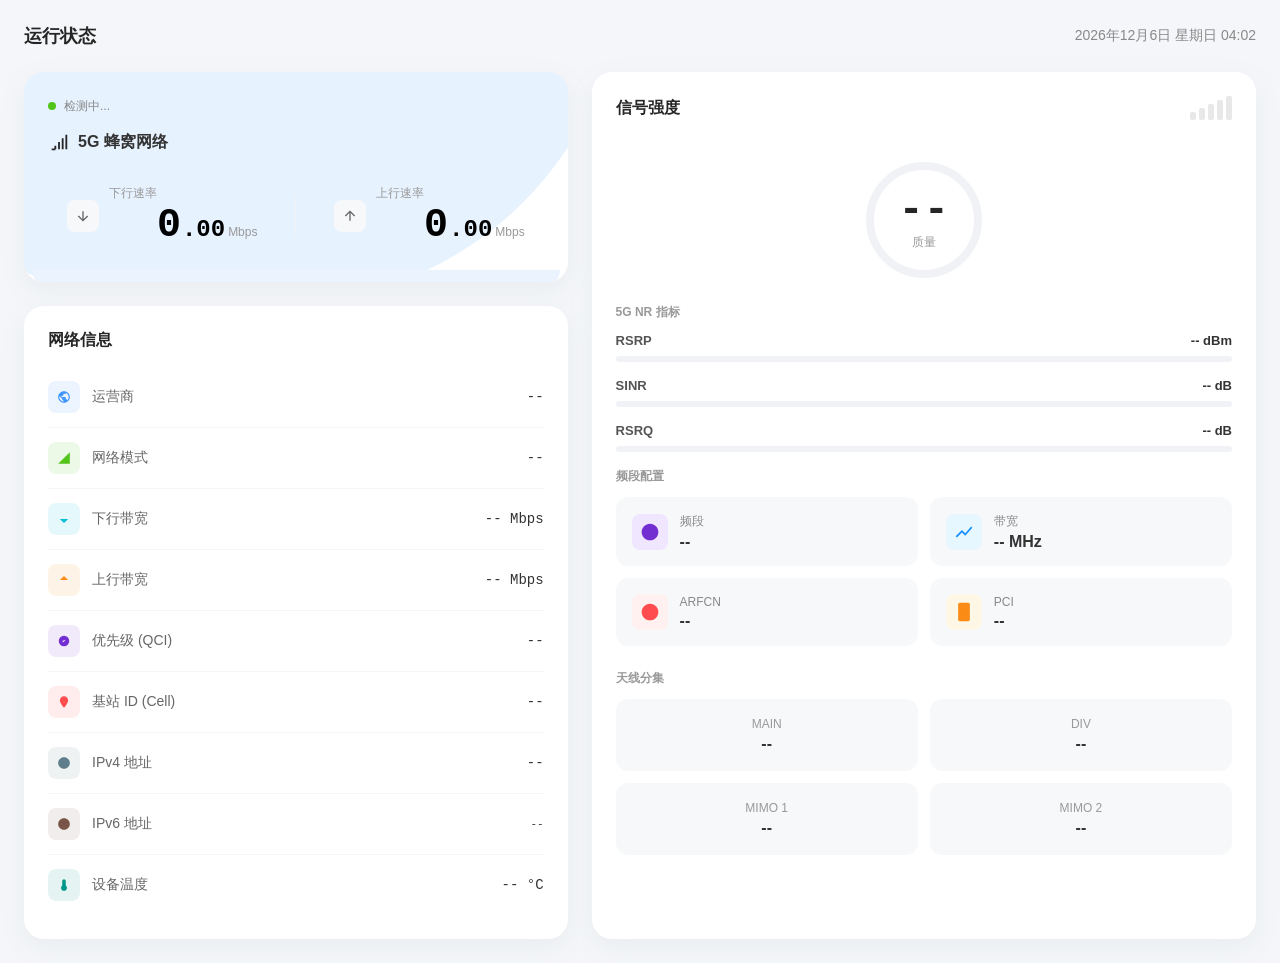
==== luci-app-5g-dashboard/root/www/5g-dashboard/index.html @ 42a6a4be "feat: 5G看板插件 + WiFi PCIe ASPM崩溃修复 - 新增luci-app-5g-dashboard: 现代化5G信号看板UI   - 实时显示RSRP/SINR/RSRQ信号指标 " ====
<!DOCTYPE html>
<html lang="zh-CN">
<head>
<meta charset="UTF-8">
<meta name="viewport" content="width=device-width, initial-scale=1.0">
<title>5G 蜂窝网络看板</title>
<link rel="stylesheet" href="style.css">
</head>
<body>

<div class="page-header">
  <span class="page-title">运行状态</span>
  <span class="page-datetime" id="dt"></span>
</div>

<div class="dashboard">
  <div class="left-col">
    <!-- 状态与速率 -->
    <div class="card card-st" id="card-st" style="--wh:-10%;--ws:10s">
      <div class="wave-ct"><div class="wave w1"></div><div class="wave w2"></div></div>
      <div class="card-hd">
        <div><span class="st-dot" id="st-dot"></span><span class="st-txt" id="st-txt">检测中...</span></div>
      </div>
      <div class="card-bd">
        <div class="nt">
          <svg width="22" height="22" viewBox="0 0 24 24" fill="none" stroke="#262626" stroke-width="2"><path d="M4 20h4M8 16v4M12 12v8M16 8v12M20 4v16"/></svg>
          <span class="nt-t">5G 蜂窝网络</span>
        </div>
        <div class="sp-sec">
          <div class="sp-item">
            <div class="sp-ico"><svg width="16" height="16" viewBox="0 0 24 24" fill="none" stroke="currentColor" stroke-width="2"><path d="M12 5v14M5 12l7 7 7-7"/></svg></div>
            <div class="sp-info">
              <span class="sp-lbl">下行速率</span>
              <div class="sp-val"><span class="sp-num" id="dl-i">0</span><span class="sp-dec" id="dl-d">.00</span><span class="sp-unit">Mbps</span></div>
            </div>
          </div>
          <div class="sp-div"></div>
          <div class="sp-item">
            <div class="sp-ico"><svg width="16" height="16" viewBox="0 0 24 24" fill="none" stroke="currentColor" stroke-width="2"><path d="M12 19V5M5 12l7-7 7 7"/></svg></div>
            <div class="sp-info">
              <span class="sp-lbl">上行速率</span>
              <div class="sp-val"><span class="sp-num" id="ul-i">0</span><span class="sp-dec" id="ul-d">.00</span><span class="sp-unit">Mbps</span></div>
            </div>
          </div>
        </div>
      </div>
    </div>

    <!-- 网络信息 -->
    <div class="card">
      <div class="card-hd"><span class="card-tt">网络信息</span></div>
      <div class="card-bd">
        <div class="info-list">
          <div class="info-row"><div class="info-l"><span class="info-ico" style="background:rgba(64,150,255,0.1)"><svg viewBox="0 0 24 24" fill="#4096FF"><path d="M12 2C6.48 2 2 6.48 2 12s4.48 10 10 10 10-4.48 10-10S17.52 2 12 2zm-1 17.93c-3.95-.49-7-3.85-7-7.93 0-.62.08-1.21.21-1.79L9 15v1c0 1.1.9 2 2 2v1.93zm6.9-2.54c-.26-.81-1-1.39-1.9-1.39h-1v-3c0-.55-.45-1-1-1H8v-2h2c.55 0 1-.45 1-1V7h2c1.1 0 2-.9 2-2v-.41c2.93 1.19 5 4.06 5 7.41 0 2.08-.8 3.97-2.1 5.39z"/></svg></span><span class="info-lbl">运营商</span></div><span class="info-val" id="v-op">--</span></div>
          <div class="info-row"><div class="info-l"><span class="info-ico" style="background:rgba(82,196,26,0.1)"><svg viewBox="0 0 24 24" fill="#52C41A"><path d="M2 22h20V2z"/></svg></span><span class="info-lbl">网络模式</span></div><span class="info-val" id="v-mode">--</span></div>
          <div class="info-row"><div class="info-l"><span class="info-ico" style="background:rgba(0,188,212,0.1)"><svg viewBox="0 0 24 24" fill="#00BCD4"><path d="M12 5v14M5 12l7 7 7-7"/></svg></span><span class="info-lbl">下行带宽</span></div><span class="info-val" id="v-dlbw">-- Mbps</span></div>
          <div class="info-row"><div class="info-l"><span class="info-ico" style="background:rgba(250,140,22,0.1)"><svg viewBox="0 0 24 24" fill="#FA8C16"><path d="M12 19V5M5 12l7-7 7 7"/></svg></span><span class="info-lbl">上行带宽</span></div><span class="info-val" id="v-ulbw">-- Mbps</span></div>
          <div class="info-row"><div class="info-l"><span class="info-ico" style="background:rgba(114,46,209,0.1)"><svg viewBox="0 0 24 24" fill="#722ED1"><path d="M9 12l2 2 4-4m6 2a9 9 0 11-18 0 9 9 0 0118 0z"/></svg></span><span class="info-lbl">优先级 (QCI)</span></div><span class="info-val" id="v-qci">--</span></div>
          <div class="info-row"><div class="info-l"><span class="info-ico" style="background:rgba(255,77,79,0.1)"><svg viewBox="0 0 24 24" fill="#FF4D4F"><path d="M12 2C8.13 2 5 5.13 5 9c0 5.25 7 13 7 13s7-7.75 7-13c0-3.87-3.13-7-7-7z"/></svg></span><span class="info-lbl">基站 ID (Cell)</span></div><span class="info-val" id="v-cell">--</span></div>
          <div class="info-row"><div class="info-l"><span class="info-ico" style="background:rgba(96,125,139,0.1)"><svg viewBox="0 0 24 24" fill="#607D8B"><path d="M12 2C6.48 2 2 6.48 2 12s4.48 10 10 10 10-4.48 10-10S17.52 2 12 2z"/></svg></span><span class="info-lbl">IPv4 地址</span></div><span class="info-val" id="v-ip4">--</span></div>
          <div class="info-row"><div class="info-l"><span class="info-ico" style="background:rgba(121,85,72,0.1)"><svg viewBox="0 0 24 24" fill="#795548"><path d="M12 2C6.48 2 2 6.48 2 12s4.48 10 10 10 10-4.48 10-10S17.52 2 12 2z"/></svg></span><span class="info-lbl">IPv6 地址</span></div><span class="info-val info-val-long" id="v-ip6" title="--">--</span></div>
          <div class="info-row"><div class="info-l"><span class="info-ico" style="background:rgba(0,150,136,0.1)"><svg viewBox="0 0 24 24" fill="#009688"><path d="M15 13V5c0-1.66-1.34-3-3-3S9 3.34 9 5v8c-1.21.91-2 2.37-2 4 0 2.76 2.24 5 5 5s5-2.24 5-5c0-1.63-.79-3.09-2-4z"/></svg></span><span class="info-lbl">设备温度</span></div><span class="info-val" id="v-temp">-- °C</span></div>
        </div>
      </div>
    </div>
  </div>

  <!-- 右侧 -->
  <div class="right-col">
    <div class="card">
      <div class="card-hd">
        <span class="card-tt">信号强度</span>
        <div class="signal-bars" id="sig-bars">
          <span class="bar b1"></span><span class="bar b2"></span><span class="bar b3"></span><span class="bar b4"></span><span class="bar b5"></span>
        </div>
      </div>
      <div class="card-bd">
        <div class="gauge-wrap">
          <div class="gauge-box">
            <svg class="gauge-svg" viewBox="0 0 120 120">
              <circle class="gauge-bg" cx="60" cy="60" r="54"/>
              <circle class="gauge-pg" cx="60" cy="60" r="54" id="gpg"/>
            </svg>
            <div style="position:absolute;top:50%;left:50%;transform:translate(-50%,-50%);text-align:center">
              <div class="gauge-num" id="gval">--</div>
              <div class="gauge-lbl">质量</div>
            </div>
          </div>
        </div>

        <div class="prog-title">5G NR 指标</div>
        <div style="margin-bottom:16px">
          <div style="display:flex;justify-content:space-between;align-items:flex-end;margin-bottom:8px">
            <span style="font-size:13px;font-weight:bold;color:#555">RSRP</span>
            <span style="font-size:13px;font-weight:bold;color:#333" id="v-rsrp">-- dBm</span>
          </div>
          <div class="prog-bar"><div class="prog-fill" id="bar-rsrp" style="width:0%;background-color:#FF4D4F"></div></div>
        </div>
        <div style="margin-bottom:16px">
          <div style="display:flex;justify-content:space-between;align-items:flex-end;margin-bottom:8px">
            <span style="font-size:13px;font-weight:bold;color:#555">SINR</span>
            <span style="font-size:13px;font-weight:bold;color:#333" id="v-sinr">-- dB</span>
          </div>
          <div class="prog-bar"><div class="prog-fill" id="bar-sinr" style="width:0%;background-color:#FF4D4F"></div></div>
        </div>
        <div style="margin-bottom:16px">
          <div style="display:flex;justify-content:space-between;align-items:flex-end;margin-bottom:8px">
            <span style="font-size:13px;font-weight:bold;color:#555">RSRQ</span>
            <span style="font-size:13px;font-weight:bold;color:#333" id="v-rsrq">-- dB</span>
          </div>
          <div class="prog-bar"><div class="prog-fill" id="bar-rsrq" style="width:0%;background-color:#FF4D4F"></div></div>
        </div>

        <div style="font-size:12px;font-weight:600;color:#999;margin-bottom:12px">频段配置</div>
        <div class="band-grid">
          <div class="band-card"><div class="band-ico" style="background-color:#F0E6FF;color:#722ED1"><svg width="20" height="20" viewBox="0 0 24 24" fill="currentColor"><path d="M12 2C6.48 2 2 6.48 2 12s4.48 10 10 10 10-4.48 10-10S17.52 2 12 2z"/></svg></div><div style="display:flex;flex-direction:column"><span style="font-size:12px;color:#888;margin-bottom:4px">频段</span><span style="font-size:16px;font-weight:700;color:#333;line-height:1" id="v-band">--</span></div></div>
          <div class="band-card"><div class="band-ico" style="background-color:#E6F7FF;color:#1890FF"><svg width="20" height="20" viewBox="0 0 24 24" fill="currentColor"><path d="M3.5 18.49l6-6.01 4 4L22 6.92l-1.41-1.41-7.09 7.97-4-4L2 16.99z"/></svg></div><div style="display:flex;flex-direction:column"><span style="font-size:12px;color:#888;margin-bottom:4px">带宽</span><span style="font-size:16px;font-weight:700;color:#333;line-height:1" id="v-bw">-- MHz</span></div></div>
          <div class="band-card"><div class="band-ico" style="background-color:#FFF1F0;color:#FF4D4F"><svg width="20" height="20" viewBox="0 0 24 24" fill="currentColor"><path d="M12 2C6.48 2 2 6.48 2 12s4.48 10 10 10 10-4.48 10-10S17.52 2 12 2z"/></svg></div><div style="display:flex;flex-direction:column"><span style="font-size:12px;color:#888;margin-bottom:4px">ARFCN</span><span style="font-size:16px;font-weight:700;color:#333;line-height:1" id="v-arfcn">--</span></div></div>
          <div class="band-card"><div class="band-ico" style="background-color:#FFF7E6;color:#FA8C16"><svg width="20" height="20" viewBox="0 0 24 24" fill="currentColor"><path d="M17 1H7c-1.1 0-2 .9-2 2v18c0 1.1.9 2 2 2h10c1.1 0 2-.9 2-2V3c0-1.1-.9-2-2-2z"/></svg></div><div style="display:flex;flex-direction:column"><span style="font-size:12px;color:#888;margin-bottom:4px">PCI</span><span style="font-size:16px;font-weight:700;color:#333;line-height:1" id="v-pci">--</span></div></div>
        </div>

        <div style="font-size:12px;font-weight:600;color:#999;margin-bottom:12px">天线分集</div>
        <div class="ant-grid">
          <div class="ant-card"><span style="font-size:12px;color:#999;margin-bottom:4px">MAIN</span><span style="font-size:16px;font-weight:700;color:#333" id="v-main">--</span></div>
          <div class="ant-card"><span style="font-size:12px;color:#999;margin-bottom:4px">DIV</span><span style="font-size:16px;font-weight:700;color:#333" id="v-div">--</span></div>
          <div class="ant-card"><span style="font-size:12px;color:#999;margin-bottom:4px">MIMO 1</span><span style="font-size:16px;font-weight:700;color:#333" id="v-mimo1">--</span></div>
          <div class="ant-card"><span style="font-size:12px;color:#999;margin-bottom:4px">MIMO 2</span><span style="font-size:16px;font-weight:700;color:#333" id="v-mimo2">--</span></div>
        </div>
      </div>
    </div>
  </div>
</div>

<script src="main.js"></script>
</body>
</html>
---- luci-app-5g-dashboard/root/www/5g-dashboard/style.css ----
*{margin:0;padding:0;box-sizing:border-box}
body{font-family:-apple-system,BlinkMacSystemFont,'PingFang SC','Microsoft YaHei',sans-serif;background:#F4F6F9;color:#262626;padding:24px}
.page-header{max-width:1400px;margin:0 auto 24px;display:flex;justify-content:space-between;align-items:center}
.page-title{font-size:18px;font-weight:600}
.page-datetime{font-size:14px;color:#888}
.dashboard{max-width:1400px;margin:0 auto;display:flex;gap:24px;align-items:stretch}
.left-col{width:45%;display:flex;flex-direction:column;gap:24px}
.right-col{width:55%;display:flex;flex-direction:column}
.right-col .card{flex:1}
.card{background:#fff;border-radius:20px;box-shadow:0 8px 24px rgba(149,157,165,0.1);position:relative;overflow:hidden}
.card-hd{padding:24px 24px 16px;display:flex;justify-content:space-between;align-items:center;position:relative;z-index:1}
.card-bd{padding:0 24px 24px;position:relative;z-index:1}
.card-tt{font-size:16px;font-weight:600;color:#262626}
.card-st{position:relative;overflow:hidden}
.card-st::after{content:'';position:absolute;bottom:-4px;left:8px;right:8px;height:16px;background:#EBF3FF;border-radius:0 0 20px 20px;z-index:0}
.wave-ct{position:absolute;bottom:0;left:0;right:0;height:100%;overflow:hidden;z-index:0;pointer-events:none}
.wave{position:absolute;bottom:var(--wh,-10%);left:-200px;width:800px;height:800px;border-radius:43%;animation:spin var(--ws,10s) linear infinite}
.w1{background:rgba(64,150,255,0.05)}
.w2{background:rgba(64,150,255,0.08);animation-duration:calc(var(--ws,10s)*1.3);animation-direction:reverse}
@keyframes spin{from{transform:rotate(0deg)}to{transform:rotate(360deg)}}
.st-dot{width:8px;height:8px;border-radius:50%;background:#52C41A;display:inline-block;transition:background 0.3s}
.st-txt{font-size:12px;color:#888;margin-left:8px}
.nt{display:flex;align-items:center;gap:8px;margin-bottom:20px}
.nt-t{font-size:16px;font-weight:600;color:#333}
.sp-sec{display:flex;justify-content:space-around;align-items:center;padding:12px 0}
.sp-item{display:flex;align-items:center;gap:10px}
.sp-ico{width:32px;height:32px;border-radius:8px;display:flex;align-items:center;justify-content:center;background:#F7F8FA;color:#666}
.sp-div{width:1px;height:40px;background:#F0F2F5}
.sp-info{display:flex;flex-direction:column;align-items:flex-start;gap:4px}
.sp-lbl{font-size:12px;color:#999}
.sp-val{display:flex;align-items:baseline;gap:1px}
.sp-num{font-family:DIN,Roboto,'JetBrains Mono',monospace;font-size:40px;font-weight:700;color:#000;line-height:1;min-width:3ch;text-align:right}
.sp-dec{font-family:DIN,Roboto,'JetBrains Mono',monospace;font-size:24px;font-weight:700;color:#000}
.sp-unit{font-size:12px;color:#999;margin-left:2px}
.info-list{display:flex;flex-direction:column;width:100%}
.info-row{display:flex;flex-direction:row;justify-content:space-between;align-items:center;padding:14px 0;border-bottom:1px solid #F5F5F5;width:100%;gap:16px}
.info-row:last-child{border-bottom:none}
.info-l{display:flex;align-items:center;gap:12px}
.info-ico{width:32px;height:32px;border-radius:8px;display:flex;align-items:center;justify-content:center;flex-shrink:0}
.info-ico svg{width:14px;height:14px}
.info-lbl{font-size:14px;color:#666}
.info-val{font-family:DIN,Roboto,'JetBrains Mono',monospace;font-size:14px;font-weight:500;color:#333;text-align:right;flex-shrink:0}
.info-val-long{font-size:11px;max-width:160px;overflow:hidden;text-overflow:ellipsis;white-space:nowrap}
.signal-bars{display:flex;align-items:flex-end;gap:3px}
.bar{width:6px;background:#E8E8E8;border-radius:2px;transition:background 0.3s}
.b1{height:8px}.b2{height:12px}.b3{height:16px}.b4{height:20px}.b5{height:24px}
.bar.a{background:#52C41A}.bar.w{background:#FAAD14}.bar.d{background:#FF4D4F}
.gauge-wrap{display:flex;justify-content:center;align-items:center;width:100%;padding:24px 0}
.gauge-box{position:relative;width:120px;height:120px}
.gauge-svg{width:100%;height:100%}
.gauge-bg{fill:none;stroke:#F0F2F5;stroke-width:8}
.gauge-pg{fill:none;stroke:#FA8C16;stroke-width:8;stroke-linecap:round;stroke-dasharray:339.292;stroke-dashoffset:339.292;transform:rotate(-90deg);transform-origin:center;transition:stroke-dashoffset 0.6s ease,stroke 0.3s}
.gauge-num{font-family:DIN,Roboto,'JetBrains Mono',monospace;font-size:42px;font-weight:700;color:#262626;line-height:1}
.gauge-lbl{font-size:12px;color:#999;margin-top:2px}
.prog-title{font-size:12px;font-weight:600;color:#999;margin-bottom:12px}
.prog-bar{width:100%;height:6px;background-color:#F0F2F5;border-radius:6px;overflow:hidden}
.prog-fill{height:100%;border-radius:6px;transition:width 0.3s ease-in-out,background-color 0.3s}
.band-grid{display:grid;grid-template-columns:repeat(2,1fr);gap:12px;margin-bottom:24px}
.band-card{display:flex;flex-direction:row;align-items:center;padding:16px;background-color:#F7F8FA;border-radius:12px;gap:12px}
.band-ico{width:36px;height:36px;border-radius:8px;display:flex;align-items:center;justify-content:center;flex-shrink:0}
.ant-grid{display:grid;grid-template-columns:repeat(2,1fr);gap:12px}
.ant-card{display:flex;flex-direction:column;align-items:center;justify-content:center;height:72px;background-color:#F7F8FA;border-radius:12px}
@media(max-width:900px){.dashboard{flex-direction:column}.left-col,.right-col{width:100%}.right-col .card{flex:none}.sp-sec{flex-direction:column;gap:16px}.sp-div{width:80%;height:1px}.sp-num{font-size:36px}}
@media(max-width:480px){body{padding:16px}.card-hd{padding:16px 16px 8px}.card-bd{padding:0 16px 16px}}
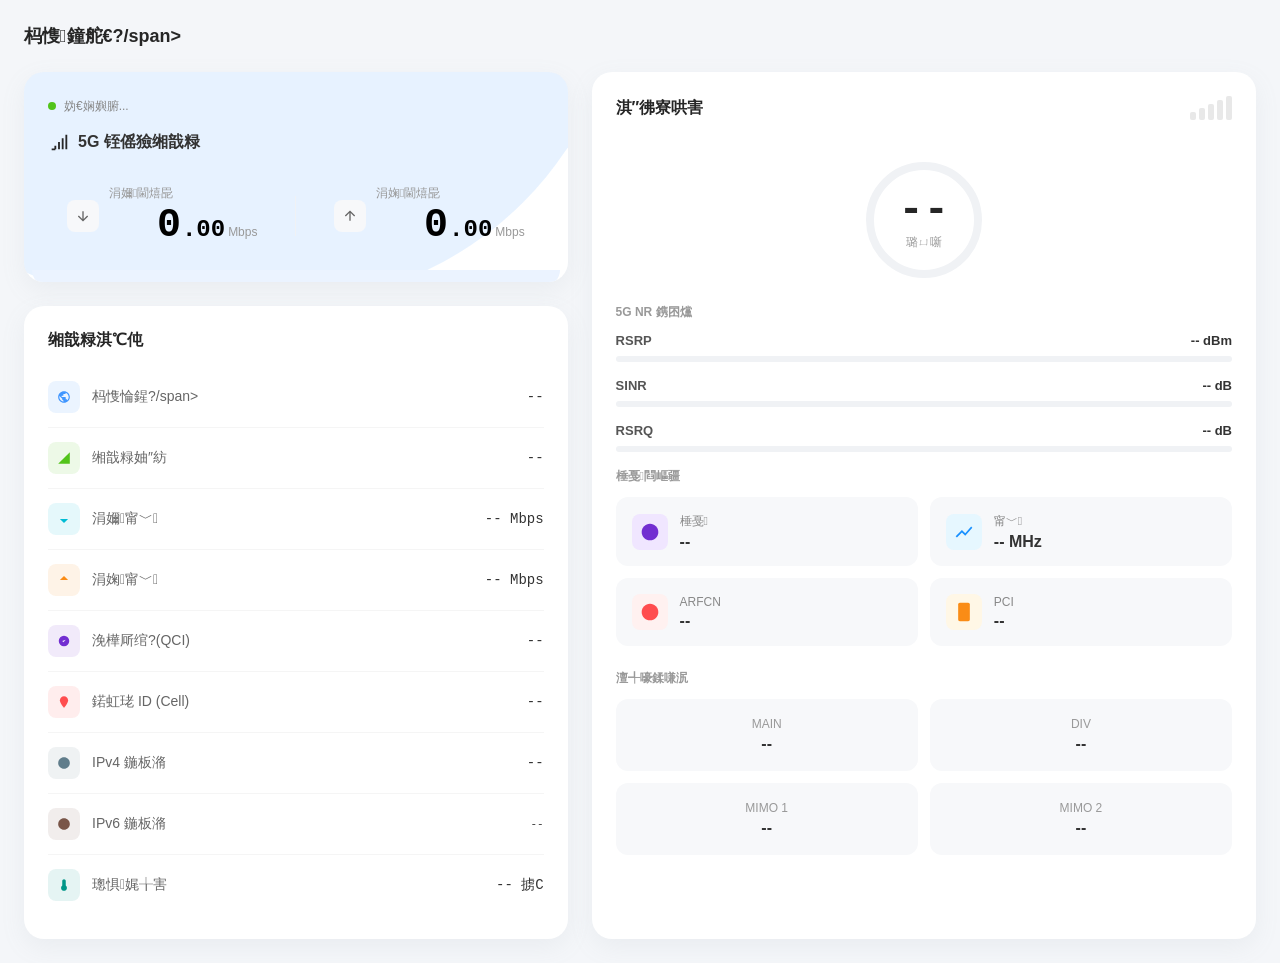
==== commit f624c18a: "fix: 统一文件编码为UTF-8无BOM+LF行尾符" ====
--- a/luci-app-5g-dashboard/root/www/5g-dashboard/index.html
+++ b/luci-app-5g-dashboard/root/www/5g-dashboard/index.html
@@ -3,34 +3,34 @@
 <head>
 <meta charset="UTF-8">
 <meta name="viewport" content="width=device-width, initial-scale=1.0">
-<title>5G 蜂窝网络看板</title>
+<title>5G 铚傜獫缃戠粶鐪嬫澘</title>
 <link rel="stylesheet" href="style.css">
 </head>
 <body>
 
 <div class="page-header">
-  <span class="page-title">运行状态</span>
+  <span class="page-title">杩愯鐘舵€?/span>
   <span class="page-datetime" id="dt"></span>
 </div>
 
 <div class="dashboard">
   <div class="left-col">
-    <!-- 状态与速率 -->
+    <!-- 鐘舵€佷笌閫熺巼 -->
     <div class="card card-st" id="card-st" style="--wh:-10%;--ws:10s">
       <div class="wave-ct"><div class="wave w1"></div><div class="wave w2"></div></div>
       <div class="card-hd">
-        <div><span class="st-dot" id="st-dot"></span><span class="st-txt" id="st-txt">检测中...</span></div>
+        <div><span class="st-dot" id="st-dot"></span><span class="st-txt" id="st-txt">妫€娴嬩腑...</span></div>
       </div>
       <div class="card-bd">
         <div class="nt">
           <svg width="22" height="22" viewBox="0 0 24 24" fill="none" stroke="#262626" stroke-width="2"><path d="M4 20h4M8 16v4M12 12v8M16 8v12M20 4v16"/></svg>
-          <span class="nt-t">5G 蜂窝网络</span>
+          <span class="nt-t">5G 铚傜獫缃戠粶</span>
         </div>
         <div class="sp-sec">
           <div class="sp-item">
             <div class="sp-ico"><svg width="16" height="16" viewBox="0 0 24 24" fill="none" stroke="currentColor" stroke-width="2"><path d="M12 5v14M5 12l7 7 7-7"/></svg></div>
             <div class="sp-info">
-              <span class="sp-lbl">下行速率</span>
+              <span class="sp-lbl">涓嬭閫熺巼</span>
               <div class="sp-val"><span class="sp-num" id="dl-i">0</span><span class="sp-dec" id="dl-d">.00</span><span class="sp-unit">Mbps</span></div>
             </div>
           </div>
@@ -38,7 +38,7 @@
           <div class="sp-item">
             <div class="sp-ico"><svg width="16" height="16" viewBox="0 0 24 24" fill="none" stroke="currentColor" stroke-width="2"><path d="M12 19V5M5 12l7-7 7 7"/></svg></div>
             <div class="sp-info">
-              <span class="sp-lbl">上行速率</span>
+              <span class="sp-lbl">涓婅閫熺巼</span>
               <div class="sp-val"><span class="sp-num" id="ul-i">0</span><span class="sp-dec" id="ul-d">.00</span><span class="sp-unit">Mbps</span></div>
             </div>
           </div>
@@ -46,30 +46,30 @@
       </div>
     </div>
 
-    <!-- 网络信息 -->
+    <!-- 缃戠粶淇℃伅 -->
     <div class="card">
-      <div class="card-hd"><span class="card-tt">网络信息</span></div>
+      <div class="card-hd"><span class="card-tt">缃戠粶淇℃伅</span></div>
       <div class="card-bd">
         <div class="info-list">
-          <div class="info-row"><div class="info-l"><span class="info-ico" style="background:rgba(64,150,255,0.1)"><svg viewBox="0 0 24 24" fill="#4096FF"><path d="M12 2C6.48 2 2 6.48 2 12s4.48 10 10 10 10-4.48 10-10S17.52 2 12 2zm-1 17.93c-3.95-.49-7-3.85-7-7.93 0-.62.08-1.21.21-1.79L9 15v1c0 1.1.9 2 2 2v1.93zm6.9-2.54c-.26-.81-1-1.39-1.9-1.39h-1v-3c0-.55-.45-1-1-1H8v-2h2c.55 0 1-.45 1-1V7h2c1.1 0 2-.9 2-2v-.41c2.93 1.19 5 4.06 5 7.41 0 2.08-.8 3.97-2.1 5.39z"/></svg></span><span class="info-lbl">运营商</span></div><span class="info-val" id="v-op">--</span></div>
-          <div class="info-row"><div class="info-l"><span class="info-ico" style="background:rgba(82,196,26,0.1)"><svg viewBox="0 0 24 24" fill="#52C41A"><path d="M2 22h20V2z"/></svg></span><span class="info-lbl">网络模式</span></div><span class="info-val" id="v-mode">--</span></div>
-          <div class="info-row"><div class="info-l"><span class="info-ico" style="background:rgba(0,188,212,0.1)"><svg viewBox="0 0 24 24" fill="#00BCD4"><path d="M12 5v14M5 12l7 7 7-7"/></svg></span><span class="info-lbl">下行带宽</span></div><span class="info-val" id="v-dlbw">-- Mbps</span></div>
-          <div class="info-row"><div class="info-l"><span class="info-ico" style="background:rgba(250,140,22,0.1)"><svg viewBox="0 0 24 24" fill="#FA8C16"><path d="M12 19V5M5 12l7-7 7 7"/></svg></span><span class="info-lbl">上行带宽</span></div><span class="info-val" id="v-ulbw">-- Mbps</span></div>
-          <div class="info-row"><div class="info-l"><span class="info-ico" style="background:rgba(114,46,209,0.1)"><svg viewBox="0 0 24 24" fill="#722ED1"><path d="M9 12l2 2 4-4m6 2a9 9 0 11-18 0 9 9 0 0118 0z"/></svg></span><span class="info-lbl">优先级 (QCI)</span></div><span class="info-val" id="v-qci">--</span></div>
-          <div class="info-row"><div class="info-l"><span class="info-ico" style="background:rgba(255,77,79,0.1)"><svg viewBox="0 0 24 24" fill="#FF4D4F"><path d="M12 2C8.13 2 5 5.13 5 9c0 5.25 7 13 7 13s7-7.75 7-13c0-3.87-3.13-7-7-7z"/></svg></span><span class="info-lbl">基站 ID (Cell)</span></div><span class="info-val" id="v-cell">--</span></div>
-          <div class="info-row"><div class="info-l"><span class="info-ico" style="background:rgba(96,125,139,0.1)"><svg viewBox="0 0 24 24" fill="#607D8B"><path d="M12 2C6.48 2 2 6.48 2 12s4.48 10 10 10 10-4.48 10-10S17.52 2 12 2z"/></svg></span><span class="info-lbl">IPv4 地址</span></div><span class="info-val" id="v-ip4">--</span></div>
-          <div class="info-row"><div class="info-l"><span class="info-ico" style="background:rgba(121,85,72,0.1)"><svg viewBox="0 0 24 24" fill="#795548"><path d="M12 2C6.48 2 2 6.48 2 12s4.48 10 10 10 10-4.48 10-10S17.52 2 12 2z"/></svg></span><span class="info-lbl">IPv6 地址</span></div><span class="info-val info-val-long" id="v-ip6" title="--">--</span></div>
-          <div class="info-row"><div class="info-l"><span class="info-ico" style="background:rgba(0,150,136,0.1)"><svg viewBox="0 0 24 24" fill="#009688"><path d="M15 13V5c0-1.66-1.34-3-3-3S9 3.34 9 5v8c-1.21.91-2 2.37-2 4 0 2.76 2.24 5 5 5s5-2.24 5-5c0-1.63-.79-3.09-2-4z"/></svg></span><span class="info-lbl">设备温度</span></div><span class="info-val" id="v-temp">-- °C</span></div>
+          <div class="info-row"><div class="info-l"><span class="info-ico" style="background:rgba(64,150,255,0.1)"><svg viewBox="0 0 24 24" fill="#4096FF"><path d="M12 2C6.48 2 2 6.48 2 12s4.48 10 10 10 10-4.48 10-10S17.52 2 12 2zm-1 17.93c-3.95-.49-7-3.85-7-7.93 0-.62.08-1.21.21-1.79L9 15v1c0 1.1.9 2 2 2v1.93zm6.9-2.54c-.26-.81-1-1.39-1.9-1.39h-1v-3c0-.55-.45-1-1-1H8v-2h2c.55 0 1-.45 1-1V7h2c1.1 0 2-.9 2-2v-.41c2.93 1.19 5 4.06 5 7.41 0 2.08-.8 3.97-2.1 5.39z"/></svg></span><span class="info-lbl">杩愯惀鍟?/span></div><span class="info-val" id="v-op">--</span></div>
+          <div class="info-row"><div class="info-l"><span class="info-ico" style="background:rgba(82,196,26,0.1)"><svg viewBox="0 0 24 24" fill="#52C41A"><path d="M2 22h20V2z"/></svg></span><span class="info-lbl">缃戠粶妯″紡</span></div><span class="info-val" id="v-mode">--</span></div>
+          <div class="info-row"><div class="info-l"><span class="info-ico" style="background:rgba(0,188,212,0.1)"><svg viewBox="0 0 24 24" fill="#00BCD4"><path d="M12 5v14M5 12l7 7 7-7"/></svg></span><span class="info-lbl">涓嬭甯﹀</span></div><span class="info-val" id="v-dlbw">-- Mbps</span></div>
+          <div class="info-row"><div class="info-l"><span class="info-ico" style="background:rgba(250,140,22,0.1)"><svg viewBox="0 0 24 24" fill="#FA8C16"><path d="M12 19V5M5 12l7-7 7 7"/></svg></span><span class="info-lbl">涓婅甯﹀</span></div><span class="info-val" id="v-ulbw">-- Mbps</span></div>
+          <div class="info-row"><div class="info-l"><span class="info-ico" style="background:rgba(114,46,209,0.1)"><svg viewBox="0 0 24 24" fill="#722ED1"><path d="M9 12l2 2 4-4m6 2a9 9 0 11-18 0 9 9 0 0118 0z"/></svg></span><span class="info-lbl">浼樺厛绾?(QCI)</span></div><span class="info-val" id="v-qci">--</span></div>
+          <div class="info-row"><div class="info-l"><span class="info-ico" style="background:rgba(255,77,79,0.1)"><svg viewBox="0 0 24 24" fill="#FF4D4F"><path d="M12 2C8.13 2 5 5.13 5 9c0 5.25 7 13 7 13s7-7.75 7-13c0-3.87-3.13-7-7-7z"/></svg></span><span class="info-lbl">鍩虹珯 ID (Cell)</span></div><span class="info-val" id="v-cell">--</span></div>
+          <div class="info-row"><div class="info-l"><span class="info-ico" style="background:rgba(96,125,139,0.1)"><svg viewBox="0 0 24 24" fill="#607D8B"><path d="M12 2C6.48 2 2 6.48 2 12s4.48 10 10 10 10-4.48 10-10S17.52 2 12 2z"/></svg></span><span class="info-lbl">IPv4 鍦板潃</span></div><span class="info-val" id="v-ip4">--</span></div>
+          <div class="info-row"><div class="info-l"><span class="info-ico" style="background:rgba(121,85,72,0.1)"><svg viewBox="0 0 24 24" fill="#795548"><path d="M12 2C6.48 2 2 6.48 2 12s4.48 10 10 10 10-4.48 10-10S17.52 2 12 2z"/></svg></span><span class="info-lbl">IPv6 鍦板潃</span></div><span class="info-val info-val-long" id="v-ip6" title="--">--</span></div>
+          <div class="info-row"><div class="info-l"><span class="info-ico" style="background:rgba(0,150,136,0.1)"><svg viewBox="0 0 24 24" fill="#009688"><path d="M15 13V5c0-1.66-1.34-3-3-3S9 3.34 9 5v8c-1.21.91-2 2.37-2 4 0 2.76 2.24 5 5 5s5-2.24 5-5c0-1.63-.79-3.09-2-4z"/></svg></span><span class="info-lbl">璁惧娓╁害</span></div><span class="info-val" id="v-temp">-- 掳C</span></div>
         </div>
       </div>
     </div>
   </div>
 
-  <!-- 右侧 -->
+  <!-- 鍙充晶 -->
   <div class="right-col">
     <div class="card">
       <div class="card-hd">
-        <span class="card-tt">信号强度</span>
+        <span class="card-tt">淇″彿寮哄害</span>
         <div class="signal-bars" id="sig-bars">
           <span class="bar b1"></span><span class="bar b2"></span><span class="bar b3"></span><span class="bar b4"></span><span class="bar b5"></span>
         </div>
@@ -83,12 +83,12 @@
             </svg>
             <div style="position:absolute;top:50%;left:50%;transform:translate(-50%,-50%);text-align:center">
               <div class="gauge-num" id="gval">--</div>
-              <div class="gauge-lbl">质量</div>
+              <div class="gauge-lbl">璐ㄩ噺</div>
             </div>
           </div>
         </div>
 
-        <div class="prog-title">5G NR 指标</div>
+        <div class="prog-title">5G NR 鎸囨爣</div>
         <div style="margin-bottom:16px">
           <div style="display:flex;justify-content:space-between;align-items:flex-end;margin-bottom:8px">
             <span style="font-size:13px;font-weight:bold;color:#555">RSRP</span>
@@ -111,15 +111,15 @@
           <div class="prog-bar"><div class="prog-fill" id="bar-rsrq" style="width:0%;background-color:#FF4D4F"></div></div>
         </div>
 
-        <div style="font-size:12px;font-weight:600;color:#999;margin-bottom:12px">频段配置</div>
+        <div style="font-size:12px;font-weight:600;color:#999;margin-bottom:12px">棰戞閰嶇疆</div>
         <div class="band-grid">
-          <div class="band-card"><div class="band-ico" style="background-color:#F0E6FF;color:#722ED1"><svg width="20" height="20" viewBox="0 0 24 24" fill="currentColor"><path d="M12 2C6.48 2 2 6.48 2 12s4.48 10 10 10 10-4.48 10-10S17.52 2 12 2z"/></svg></div><div style="display:flex;flex-direction:column"><span style="font-size:12px;color:#888;margin-bottom:4px">频段</span><span style="font-size:16px;font-weight:700;color:#333;line-height:1" id="v-band">--</span></div></div>
-          <div class="band-card"><div class="band-ico" style="background-color:#E6F7FF;color:#1890FF"><svg width="20" height="20" viewBox="0 0 24 24" fill="currentColor"><path d="M3.5 18.49l6-6.01 4 4L22 6.92l-1.41-1.41-7.09 7.97-4-4L2 16.99z"/></svg></div><div style="display:flex;flex-direction:column"><span style="font-size:12px;color:#888;margin-bottom:4px">带宽</span><span style="font-size:16px;font-weight:700;color:#333;line-height:1" id="v-bw">-- MHz</span></div></div>
+          <div class="band-card"><div class="band-ico" style="background-color:#F0E6FF;color:#722ED1"><svg width="20" height="20" viewBox="0 0 24 24" fill="currentColor"><path d="M12 2C6.48 2 2 6.48 2 12s4.48 10 10 10 10-4.48 10-10S17.52 2 12 2z"/></svg></div><div style="display:flex;flex-direction:column"><span style="font-size:12px;color:#888;margin-bottom:4px">棰戞</span><span style="font-size:16px;font-weight:700;color:#333;line-height:1" id="v-band">--</span></div></div>
+          <div class="band-card"><div class="band-ico" style="background-color:#E6F7FF;color:#1890FF"><svg width="20" height="20" viewBox="0 0 24 24" fill="currentColor"><path d="M3.5 18.49l6-6.01 4 4L22 6.92l-1.41-1.41-7.09 7.97-4-4L2 16.99z"/></svg></div><div style="display:flex;flex-direction:column"><span style="font-size:12px;color:#888;margin-bottom:4px">甯﹀</span><span style="font-size:16px;font-weight:700;color:#333;line-height:1" id="v-bw">-- MHz</span></div></div>
           <div class="band-card"><div class="band-ico" style="background-color:#FFF1F0;color:#FF4D4F"><svg width="20" height="20" viewBox="0 0 24 24" fill="currentColor"><path d="M12 2C6.48 2 2 6.48 2 12s4.48 10 10 10 10-4.48 10-10S17.52 2 12 2z"/></svg></div><div style="display:flex;flex-direction:column"><span style="font-size:12px;color:#888;margin-bottom:4px">ARFCN</span><span style="font-size:16px;font-weight:700;color:#333;line-height:1" id="v-arfcn">--</span></div></div>
           <div class="band-card"><div class="band-ico" style="background-color:#FFF7E6;color:#FA8C16"><svg width="20" height="20" viewBox="0 0 24 24" fill="currentColor"><path d="M17 1H7c-1.1 0-2 .9-2 2v18c0 1.1.9 2 2 2h10c1.1 0 2-.9 2-2V3c0-1.1-.9-2-2-2z"/></svg></div><div style="display:flex;flex-direction:column"><span style="font-size:12px;color:#888;margin-bottom:4px">PCI</span><span style="font-size:16px;font-weight:700;color:#333;line-height:1" id="v-pci">--</span></div></div>
         </div>
 
-        <div style="font-size:12px;font-weight:600;color:#999;margin-bottom:12px">天线分集</div>
+        <div style="font-size:12px;font-weight:600;color:#999;margin-bottom:12px">澶╃嚎鍒嗛泦</div>
         <div class="ant-grid">
           <div class="ant-card"><span style="font-size:12px;color:#999;margin-bottom:4px">MAIN</span><span style="font-size:16px;font-weight:700;color:#333" id="v-main">--</span></div>
           <div class="ant-card"><span style="font-size:12px;color:#999;margin-bottom:4px">DIV</span><span style="font-size:16px;font-weight:700;color:#333" id="v-div">--</span></div>
